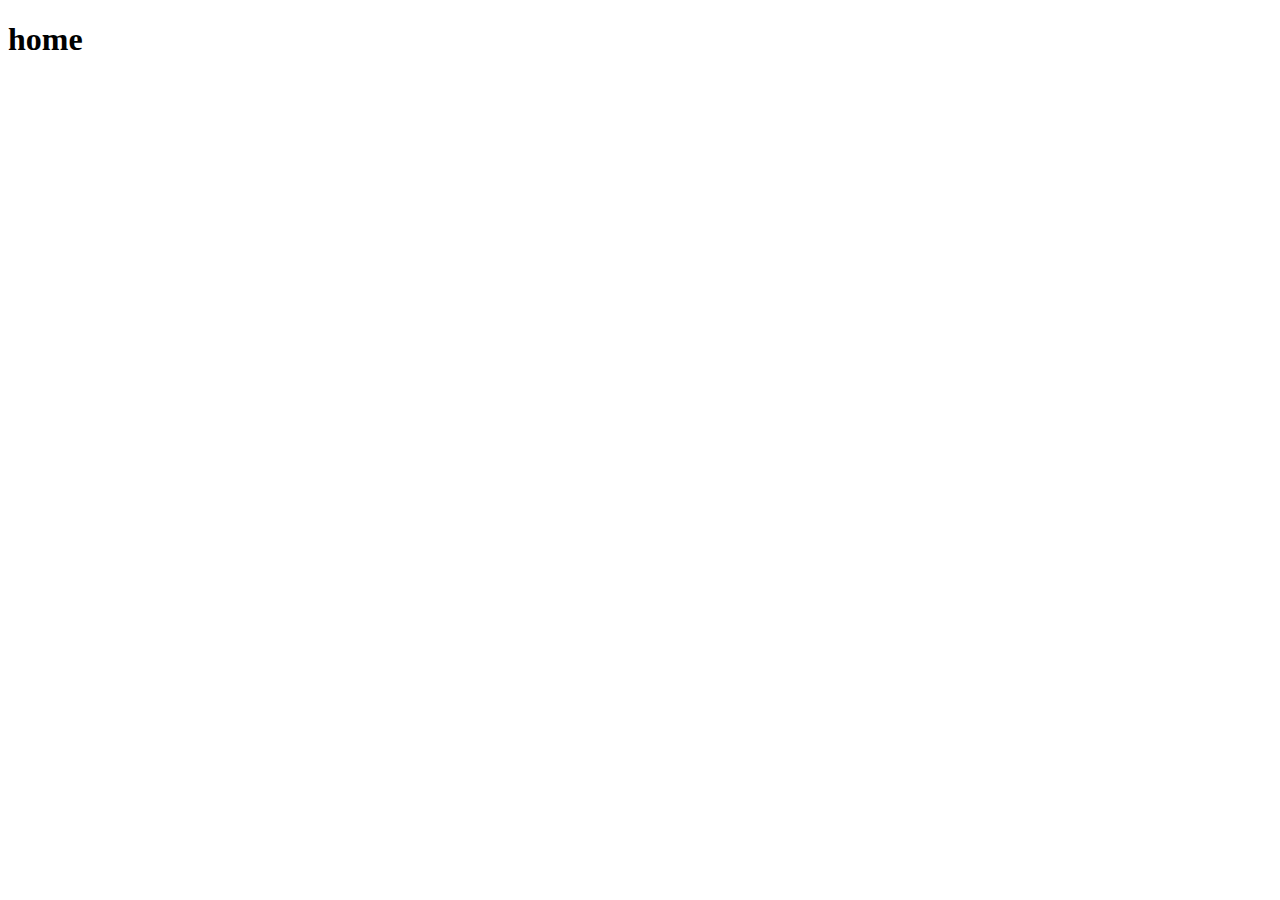
==== index.html @ 0ea8a14d "test" ====
<!DOCTYPE html>
<html lang="en">
<head>
    <meta charset="UTF-8">
    <meta http-equiv="X-UA-Compatible" content="IE=edge">
    <meta name="viewport" content="width=device-width, initial-scale=1.0">
    <title>Document</title>
</head>
<body>
    <h1>home</h1>
</body>
</html>
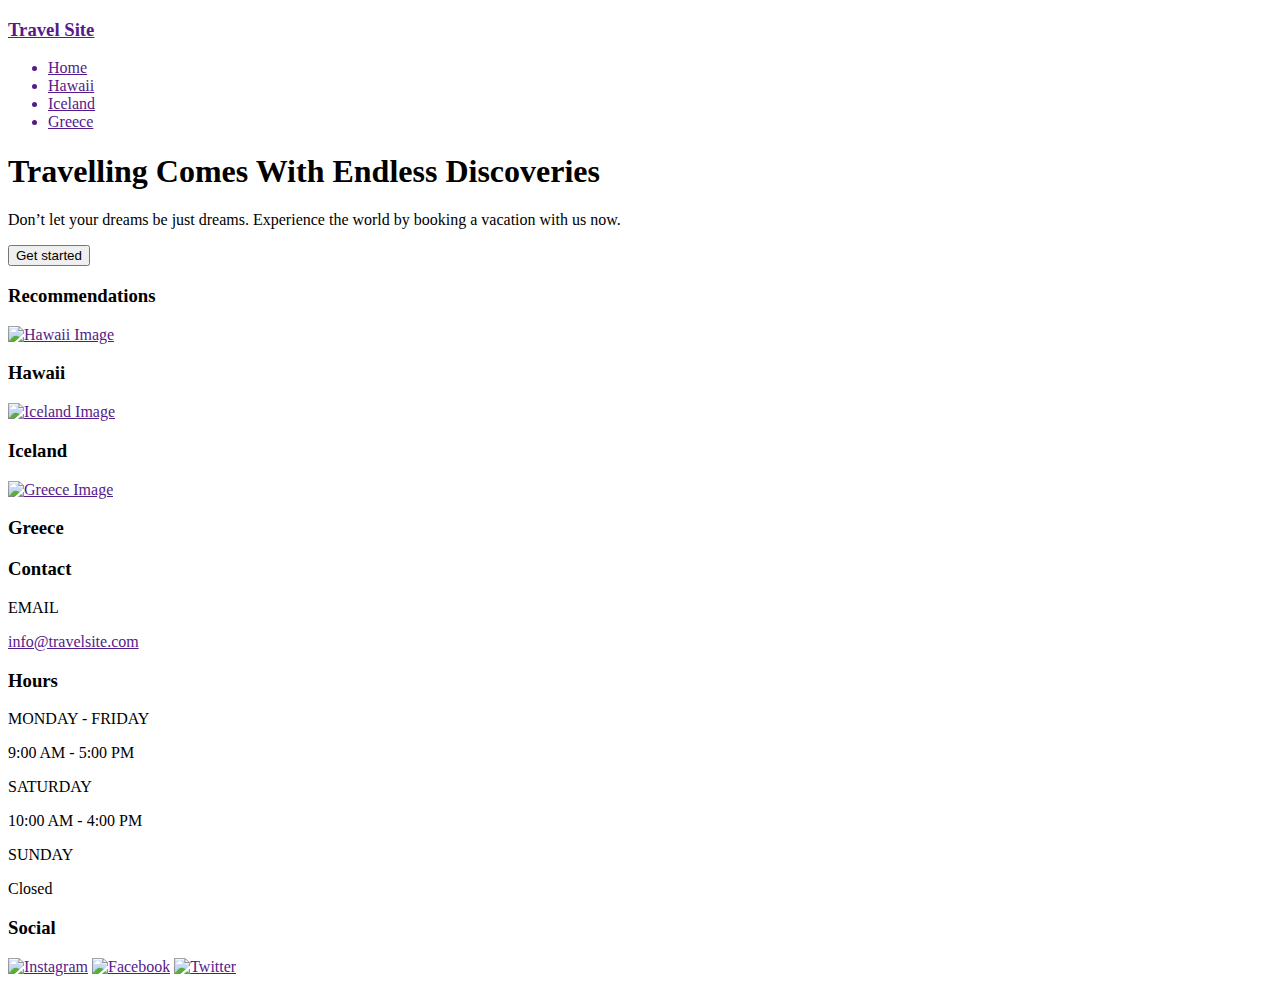
==== commit a32b59e0: "html structure" ====
--- a/index.html
+++ b/index.html
@@ -4,9 +4,87 @@
     <meta charset="UTF-8">
     <meta http-equiv="X-UA-Compatible" content="IE=edge">
     <meta name="viewport" content="width=device-width, initial-scale=1.0">
-    <title>Document</title>
+    <title>Travel Site</title>
 </head>
 <body>
-    <h1>home</h1>
+    <header class="header">
+        <nav class="header__nav">
+            <div class="header__logo">
+                <a href=""><h3 class="header__title">Travel Site</h3></a>
+            </div>
+            <ul class="header__menu">
+                <a href=""><li class="header__menu-item">Home</li></a>
+                <a href=""><li class="header__menu-item">Hawaii</li></a>
+                <a href=""><li class="header__menu-item">Iceland</li></a>
+                <a href=""><li class="header__menu-item">Greece</li></a>  
+            </ul>
+        </nav>
+    </header>
+
+    <section class="hero">
+        <div class="hero__container">
+            <div class="hero__description">
+                <h1 class="hero__title">Travelling Comes With Endless Discoveries</h1>
+                <p class="hero__text">Don’t let your dreams be just dreams. Experience the world by booking a vacation with us now.</p>
+                <a href=""><button class="hero__button">Get started</button></a>
+            </div>
+            <div class="hero__pic"></div>
+        </div>
+    </section>
+
+    <section class="reco">
+        <div class="reco__container">
+            <h3 class="reco__title">Recommendations</h3>
+            <div class="reco__card-container">
+                <div class="reco__card">
+                    <a href=""><img class="reco__image" src="" alt="Hawaii Image"></a>
+                    <h3 class="reco__card-title">Hawaii</h3>
+                </div>
+                <div class="reco__card">
+                    <a href=""><img class="reco__image" src="" alt="Iceland Image"></a>
+                    <h3 class="reco__card-title">Iceland</h3>
+                </div>
+                <div class="reco__card">
+                    <a href=""><img class="reco__image" src="" alt="Greece Image"></a>
+                    <h3 class="reco__card-title">Greece</h3>
+                </div>
+            </div>
+        </div>
+    </section>
+
+    <footer class="footer">
+        <div class="footer__contact">
+            <h3 class="footer__title">Contact</h3>
+            <p class="footer__contact-info">EMAIL</p>
+            <a href="">
+                <p class="footer__contact-info">info@travelsite.com</p>
+            </a>
+        </div>
+
+        <div class="footer__hours">
+            <h3 class="footer__title">Hours</h3>
+            <div class="footer__hours-detail">
+                <div class="footer__weekday">
+                    <p class="footer__day">MONDAY - FRIDAY</p>
+                    <p class="footer__time">9:00 AM - 5:00 PM</p>
+                </div>
+                <div class="footer__sat">
+                    <p class="footer__day">SATURDAY</p>
+                    <p class="footer__time">10:00 AM - 4:00 PM</p>
+                </div>
+                <div class="footer__sun">
+                    <p class="footer__day">SUNDAY</p>
+                    <p class="footer__time">Closed</p>
+                </div>
+            </div>
+        </div>
+
+        <div class="footer__social">
+            <h3 class="footer__title">Social</h3>
+            <a href=""><img class="footer__icon" src="" alt="Instagram"></a>
+            <a href=""><img class="footer__icon" src="" alt="Facebook"></a>
+            <a href=""><img class="footer__icon" src="" alt="Twitter"></a>
+        </div>
+    </footer>
 </body>
 </html>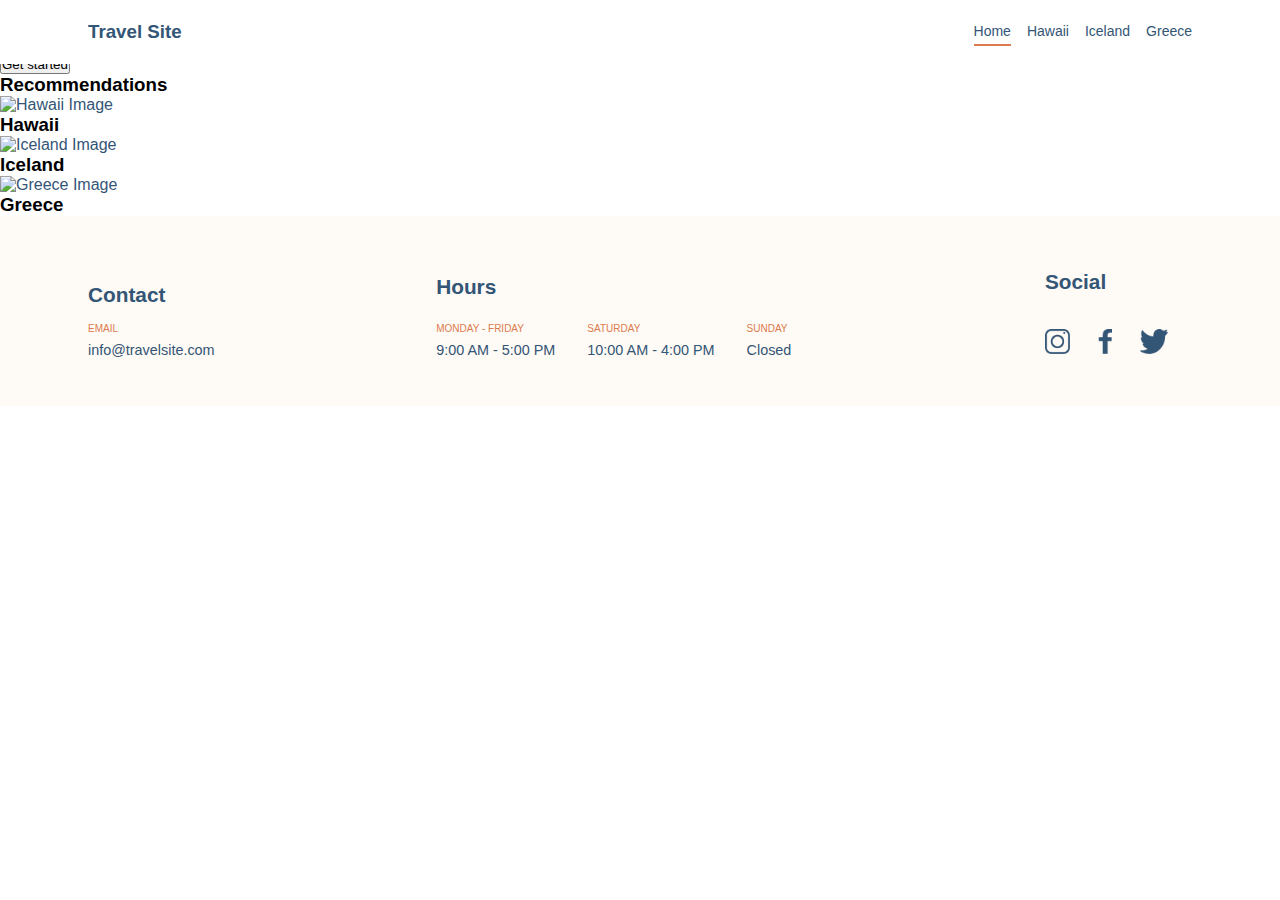
==== commit 87c7e11a: "header and footer" ====
--- a/index.html
+++ b/index.html
@@ -4,7 +4,10 @@
     <meta charset="UTF-8">
     <meta http-equiv="X-UA-Compatible" content="IE=edge">
     <meta name="viewport" content="width=device-width, initial-scale=1.0">
+    <link rel="stylesheet" href="./css/global.css">
+    <link rel="stylesheet" href="./css/main.css">
     <title>Travel Site</title>
+
 </head>
 <body>
     <header class="header">
@@ -13,7 +16,7 @@
                 <a href=""><h3 class="header__title">Travel Site</h3></a>
             </div>
             <ul class="header__menu">
-                <a href=""><li class="header__menu-item">Home</li></a>
+                <a href=""><li class="header__menu-item first">Home</li></a>
                 <a href=""><li class="header__menu-item">Hawaii</li></a>
                 <a href=""><li class="header__menu-item">Iceland</li></a>
                 <a href=""><li class="header__menu-item">Greece</li></a>  
@@ -55,35 +58,35 @@
     <footer class="footer">
         <div class="footer__contact">
             <h3 class="footer__title">Contact</h3>
-            <p class="footer__contact-info">EMAIL</p>
+            <p class="footer__subtitles">EMAIL</p>
             <a href="">
-                <p class="footer__contact-info">info@travelsite.com</p>
+                <p class="footer__content">info@travelsite.com</p>
             </a>
         </div>
 
         <div class="footer__hours">
             <h3 class="footer__title">Hours</h3>
             <div class="footer__hours-detail">
-                <div class="footer__weekday">
-                    <p class="footer__day">MONDAY - FRIDAY</p>
-                    <p class="footer__time">9:00 AM - 5:00 PM</p>
+                <div class="footer__day">
+                    <p class="footer__subtitles">MONDAY - FRIDAY</p>
+                    <p class="footer__content">9:00 AM - 5:00 PM</p>
                 </div>
-                <div class="footer__sat">
-                    <p class="footer__day">SATURDAY</p>
-                    <p class="footer__time">10:00 AM - 4:00 PM</p>
+                <div class="footer__day">
+                    <p class="footer__subtitles">SATURDAY</p>
+                    <p class="footer__content">10:00 AM - 4:00 PM</p>
                 </div>
-                <div class="footer__sun">
-                    <p class="footer__day">SUNDAY</p>
-                    <p class="footer__time">Closed</p>
+                <div class="footer__day ">
+                    <p class="footer__subtitles">SUNDAY</p>
+                    <p class="footer__content">Closed</p>
                 </div>
             </div>
         </div>
 
         <div class="footer__social">
             <h3 class="footer__title">Social</h3>
-            <a href=""><img class="footer__icon" src="" alt="Instagram"></a>
-            <a href=""><img class="footer__icon" src="" alt="Facebook"></a>
-            <a href=""><img class="footer__icon" src="" alt="Twitter"></a>
+            <a href=""><img class="footer__icon" src="./assets/images/icon-instagram.png" alt="Instagram"></a>
+            <a href=""><img class="footer__icon" src="./assets/images/icon-facebook.png" alt="Facebook"></a>
+            <a href=""><img class="footer__icon" src="./assets/images/icon-twitter.png" alt="Twitter"></a>
         </div>
     </footer>
 </body>
--- a/css/global.css
+++ b/css/global.css
@@ -0,0 +1,98 @@
+*{
+    margin: 0;
+    padding: 0;
+    box-sizing: border-box;
+}
+
+body{
+    font-family: Verdana, Geneva, Tahoma, sans-serif;
+}
+
+li{
+    list-style: none;
+}
+
+a{
+    text-decoration: none;
+    color: #335576;
+}
+
+.header{
+    max-width: 1280px;
+    height: 60px;
+    position: fixed;
+    width: 100%;
+    top: 0;
+    z-index: 100;
+}
+
+.header__nav{
+    padding: 2rem 5.5rem;
+    height: 100%;
+    background-color: #FFFFFF;
+    display: flex;
+    justify-content: space-between;
+    align-items: center;
+}
+
+.header__title{
+    color: #335576;
+    font-weight: 700;
+}
+
+.header__menu{
+    display: flex;
+}
+
+.header__menu-item{
+    margin-left: 1rem;
+    font-size: 14px;
+    padding: 5px 0;
+}
+
+.header__menu-item.first {
+    border-bottom: 2px solid #DB7A4E;
+  }
+
+
+.footer{
+    max-width: 1280px;
+    height: 190px;
+    background-color: #FEFAF5;
+    display: flex;
+    justify-content: space-between;
+    align-items:flex-end;
+    padding: 3rem 5.5rem;
+    color: #335576;
+}
+
+.footer__subtitles{
+    color: #DB7A4E;
+    font-size: 10px;
+    margin: 0.5rem 0;
+}
+.footer__hours-detail{
+    display: flex;
+}
+.footer__day{
+    margin-right: 2rem;
+}
+
+.footer__icon{
+    height: 25px;
+    margin-right: 1.5rem;
+    margin-top: 1.2em;
+}
+
+.footer__title{
+    margin-bottom: 1rem;
+    font-size: 1.3em;
+}
+
+.footer__content{
+    font-size: .9em;
+}
+
+
+
+
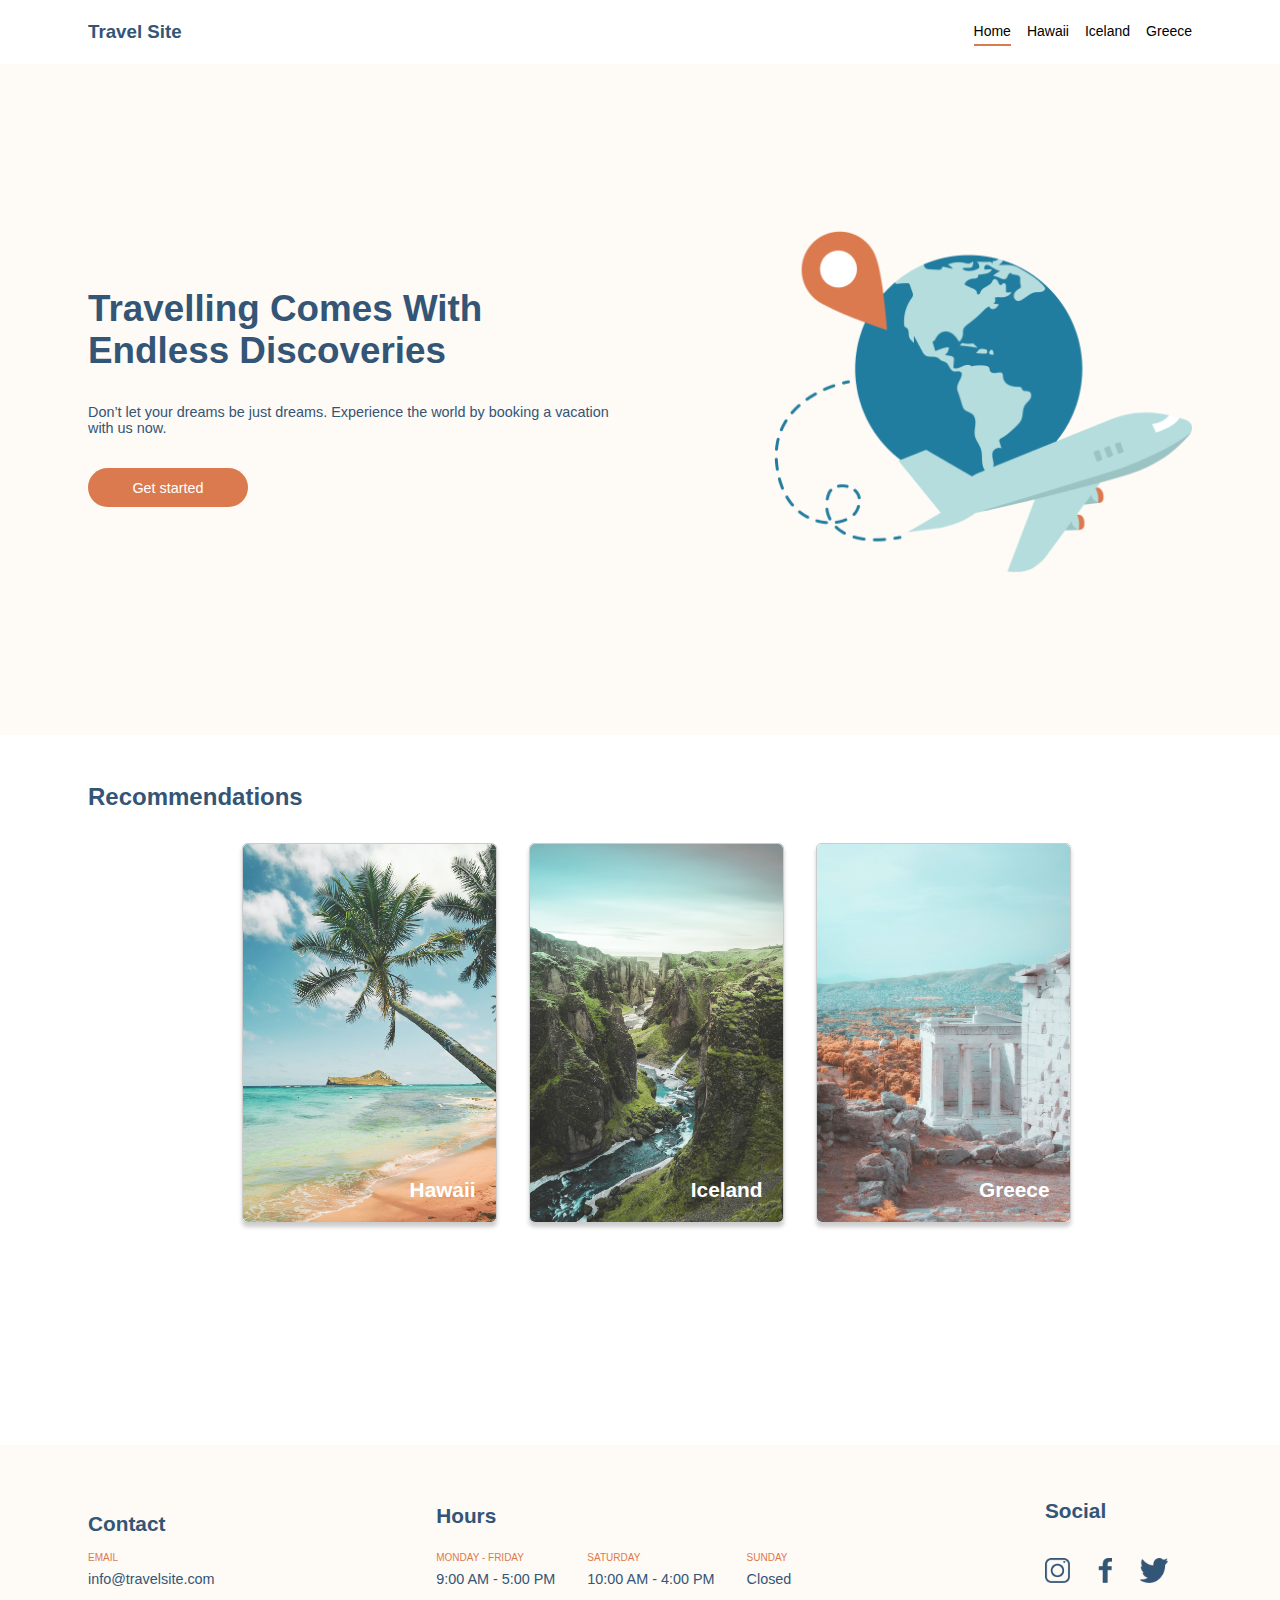
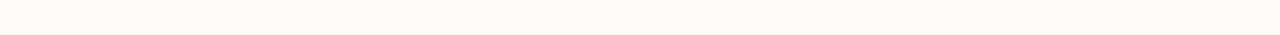
==== commit 0089e31f: "landing page" ====
--- a/index.html
+++ b/index.html
@@ -29,26 +29,29 @@
             <div class="hero__description">
                 <h1 class="hero__title">Travelling Comes With Endless Discoveries</h1>
                 <p class="hero__text">Don’t let your dreams be just dreams. Experience the world by booking a vacation with us now.</p>
-                <a href=""><button class="hero__button">Get started</button></a>
+                <div class="hero__button-box">
+                    <a href=""><button class="hero__button">Get started</button></a>
+                </div>
             </div>
-            <div class="hero__pic"></div>
+            <div class="hero__pic">
+            </div>
         </div>
     </section>
 
     <section class="reco">
         <div class="reco__container">
-            <h3 class="reco__title">Recommendations</h3>
+            <h2 class="reco__title">Recommendations</h2>
             <div class="reco__card-container">
                 <div class="reco__card">
-                    <a href=""><img class="reco__image" src="" alt="Hawaii Image"></a>
+                    <a href=""><img class="reco__image" src="./assets/images/hawaii.jpg" alt="Hawaii Image"></a>
                     <h3 class="reco__card-title">Hawaii</h3>
                 </div>
                 <div class="reco__card">
-                    <a href=""><img class="reco__image" src="" alt="Iceland Image"></a>
+                    <a href=""><img class="reco__image" src="./assets/images/iceland.jpg" alt="Iceland Image"></a>
                     <h3 class="reco__card-title">Iceland</h3>
                 </div>
                 <div class="reco__card">
-                    <a href=""><img class="reco__image" src="" alt="Greece Image"></a>
+                    <a href=""><img class="reco__image" src="./assets/images/greece.jpg" alt="Greece Image"></a>
                     <h3 class="reco__card-title">Greece</h3>
                 </div>
             </div>
--- a/css/global.css
+++ b/css/global.css
@@ -6,6 +6,7 @@
 
 body{
     font-family: Verdana, Geneva, Tahoma, sans-serif;
+    color: #335576;
 }
 
 li{
@@ -48,6 +49,7 @@
     margin-left: 1rem;
     font-size: 14px;
     padding: 5px 0;
+    color: black;
 }
 
 .header__menu-item.first {
@@ -64,6 +66,7 @@
     align-items:flex-end;
     padding: 3rem 5.5rem;
     color: #335576;
+    margin-top: 3rem;
 }
 
 .footer__subtitles{
--- a/css/main.css
+++ b/css/main.css
@@ -0,0 +1,93 @@
+.hero{
+    height: 75vh;
+    max-width: 1280px;
+    margin-top: 60px;
+    background-color: #FEFAF5;
+    padding: 3rem 5.5rem;
+}
+
+.hero__container{
+    height: 100%;
+    display: flex;
+    justify-content: space-between;
+    align-items: center;
+    flex-wrap: wrap;
+}
+
+.hero__description{
+    flex-basis: calc(50% - 1rem); 
+}
+
+.hero__pic{
+    width: 440px;
+    height: 350px;
+    background-image: url(../assets/images/hero.png);
+    background-size:contain;
+    background-repeat: no-repeat;
+    background-position: right;
+}
+.hero__title{
+    font-size: 2.3rem;
+}
+
+.hero__text{
+    margin: 2rem 0;
+    font-size: .9em;
+}
+
+.hero__button{
+    width: 160px;
+    border: none;
+    background-color: #DB7A4E;
+    font-size: .9em;
+    color: white;
+    padding: 0.7rem 0;
+    border-radius: 25px;
+}
+
+.reco{
+    max-width: 1280px;
+    height: 70vh;
+    margin: 2rem 5.5rem;
+}
+.reco__title{
+    padding: 1rem 0;
+    margin-bottom: 1rem;
+}
+.reco__card-container{
+    display: flex;
+    justify-content: center;
+    align-items: center;
+}
+
+.reco__card{
+    width: 255px;
+    height: 380px;
+    margin-left: 2rem;
+    position: relative;
+    border-radius: 5px;
+    border: 1px solid rgba(0, 0, 0, 0.2);
+    box-shadow: 0px 4px 4px rgba(0, 0, 0, 0.2);
+}
+
+.reco__image {
+    width: 100%; 
+    height: 100%; 
+    object-fit: cover; 
+    border-radius: 5px;
+}
+
+.reco__card-title{
+    color: white;
+    font-size: 1.3em;
+    position: absolute;
+    bottom: 20px;
+    right: 20px;
+}
+
+
+
+
+
+
+
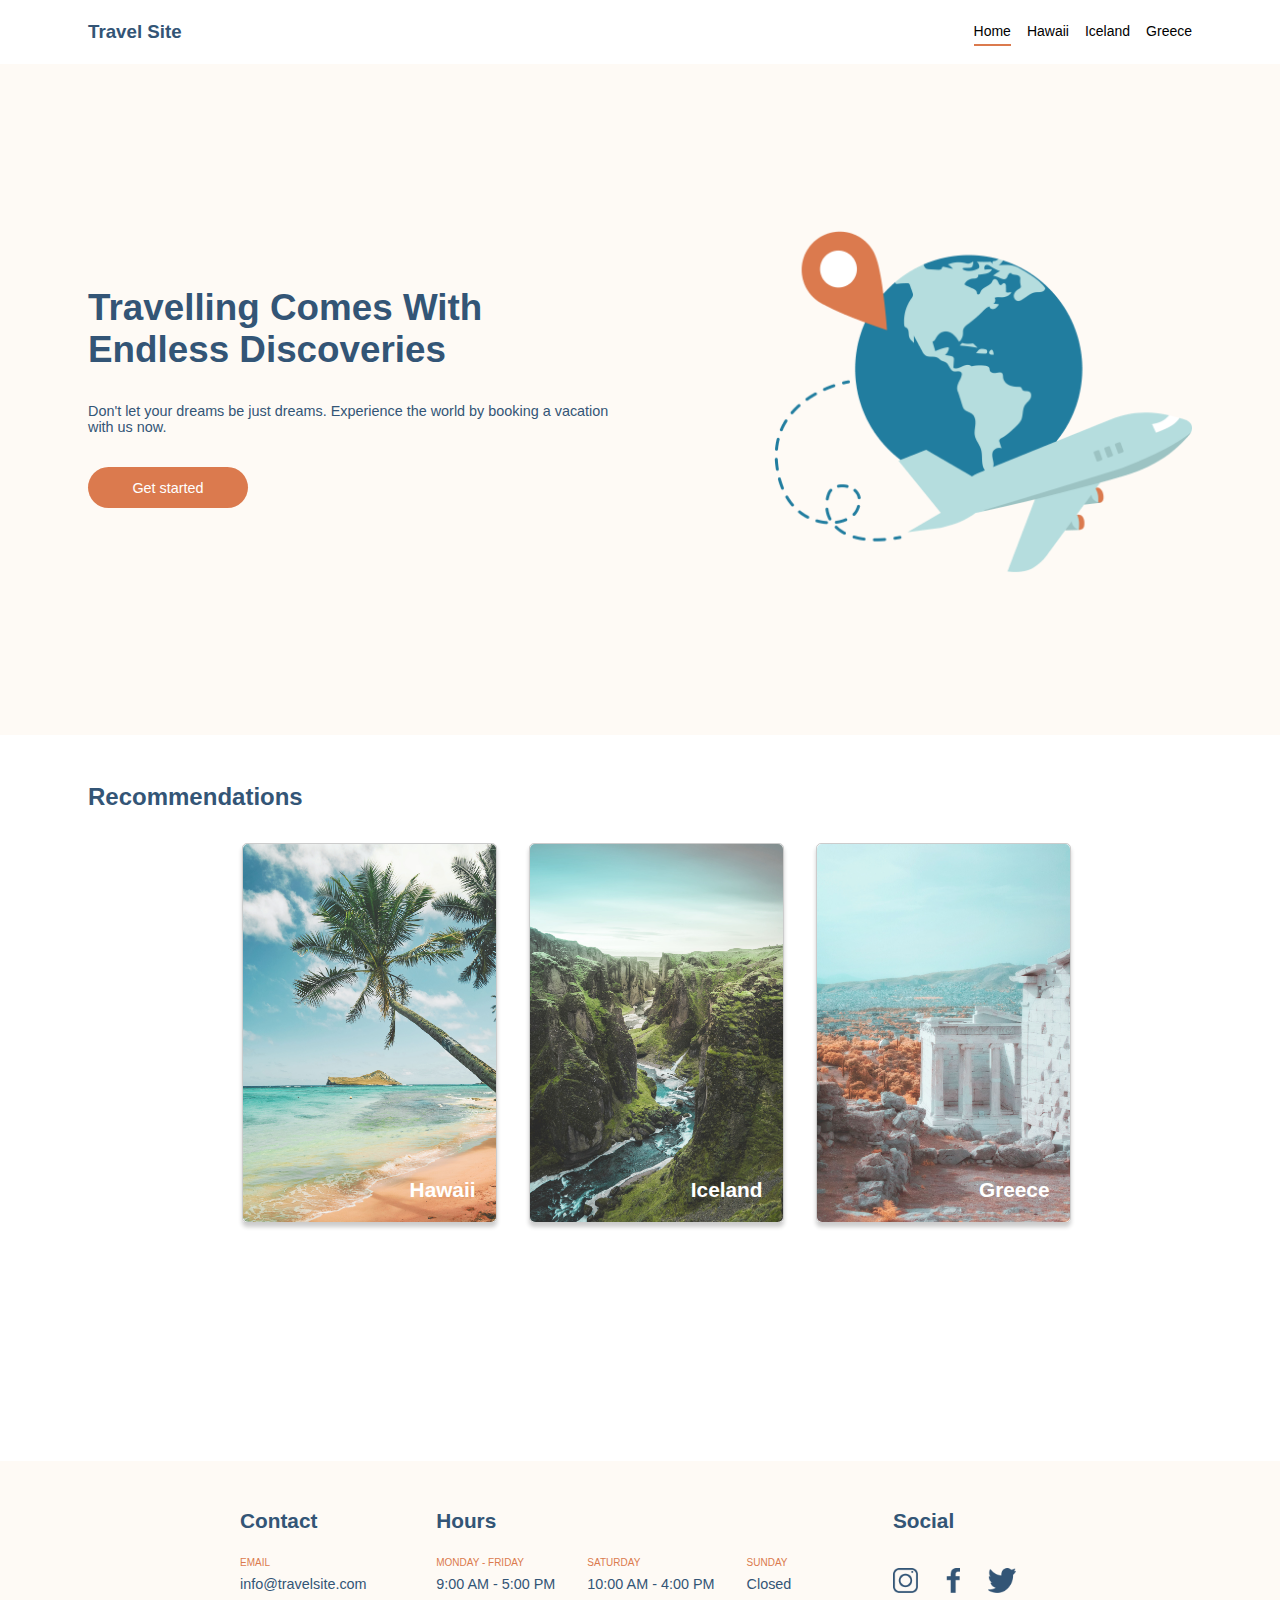
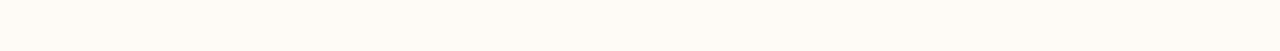
==== commit 0aa76386: "add links" ====
--- a/index.html
+++ b/index.html
@@ -6,20 +6,20 @@
     <meta name="viewport" content="width=device-width, initial-scale=1.0">
     <link rel="stylesheet" href="./css/global.css">
     <link rel="stylesheet" href="./css/main.css">
-    <title>Travel Site</title>
+    <title>Travel Site-Home</title>
 
 </head>
 <body>
     <header class="header">
         <nav class="header__nav">
             <div class="header__logo">
-                <a href=""><h3 class="header__title">Travel Site</h3></a>
+                <a href="./index.html"><h3 class="header__title">Travel Site</h3></a>
             </div>
             <ul class="header__menu">
-                <a href=""><li class="header__menu-item first">Home</li></a>
-                <a href=""><li class="header__menu-item">Hawaii</li></a>
-                <a href=""><li class="header__menu-item">Iceland</li></a>
-                <a href=""><li class="header__menu-item">Greece</li></a>  
+                <a href="./index.html"><li class="header__menu-item first">Home</li></a>
+                <a href="./pages/hawaii.html"><li class="header__menu-item">Hawaii</li></a>
+                <a href="./pages/iceland.html"><li class="header__menu-item">Iceland</li></a>
+                <a href="./pages/greece.html"><li class="header__menu-item">Greece</li></a>  
             </ul>
         </nav>
     </header>
@@ -28,9 +28,9 @@
         <div class="hero__container">
             <div class="hero__description">
                 <h1 class="hero__title">Travelling Comes With Endless Discoveries</h1>
-                <p class="hero__text">Don’t let your dreams be just dreams. Experience the world by booking a vacation with us now.</p>
+                <p class="hero__text">Don't let your dreams be just dreams. Experience the world by booking a vacation with us now.</p>
                 <div class="hero__button-box">
-                    <a href=""><button class="hero__button">Get started</button></a>
+                    <a href="" type="button">Get started</a>
                 </div>
             </div>
             <div class="hero__pic">
@@ -42,54 +42,63 @@
         <div class="reco__container">
             <h2 class="reco__title">Recommendations</h2>
             <div class="reco__card-container">
-                <div class="reco__card">
-                    <a href=""><img class="reco__image" src="./assets/images/hawaii.jpg" alt="Hawaii Image"></a>
-                    <h3 class="reco__card-title">Hawaii</h3>
-                </div>
-                <div class="reco__card">
-                    <a href=""><img class="reco__image" src="./assets/images/iceland.jpg" alt="Iceland Image"></a>
-                    <h3 class="reco__card-title">Iceland</h3>
-                </div>
-                <div class="reco__card">
-                    <a href=""><img class="reco__image" src="./assets/images/greece.jpg" alt="Greece Image"></a>
-                    <h3 class="reco__card-title">Greece</h3>
-                </div>
+                <a href="">
+                    <div class="reco__card">
+                        <a href="./pages/hawaii.html"><img class="reco__image" src="./assets/images/hawaii.jpg" alt="Hawaii Image"></a>
+                        <h3 class="reco__card-title">Hawaii</h3>
+                    </div>
+                </a>
+
+                <a href="">
+                    <div class="reco__card">
+                        <a href="./pages/iceland.html"><img class="reco__image" src="./assets/images/iceland.jpg" alt="Iceland Image"></a>
+                        <h3 class="reco__card-title">Iceland</h3>
+                    </div>
+                </a>
+
+                <a href="">
+                    <div class="reco__card">
+                        <a href="./pages/greece.html"><img class="reco__image" src="./assets/images/greece.jpg" alt="Greece Image"></a>
+                        <h3 class="reco__card-title">Greece</h3>
+                    </div>
+                </a>
             </div>
         </div>
     </section>
 
     <footer class="footer">
-        <div class="footer__contact">
-            <h3 class="footer__title">Contact</h3>
-            <p class="footer__subtitles">EMAIL</p>
-            <a href="">
+        <div class="footer-container">
+            <div class="footer__contact">
+                <h3 class="footer__title">Contact</h3>
+                <p class="footer__subtitles">EMAIL</p>
                 <p class="footer__content">info@travelsite.com</p>
-            </a>
-        </div>
-
-        <div class="footer__hours">
-            <h3 class="footer__title">Hours</h3>
-            <div class="footer__hours-detail">
-                <div class="footer__day">
-                    <p class="footer__subtitles">MONDAY - FRIDAY</p>
-                    <p class="footer__content">9:00 AM - 5:00 PM</p>
-                </div>
-                <div class="footer__day">
-                    <p class="footer__subtitles">SATURDAY</p>
-                    <p class="footer__content">10:00 AM - 4:00 PM</p>
-                </div>
-                <div class="footer__day ">
-                    <p class="footer__subtitles">SUNDAY</p>
-                    <p class="footer__content">Closed</p>
+            </div>
+    
+            <div class="footer__hours">
+                <h3 class="footer__title">Hours</h3>
+                <div class="footer__hours-detail">
+                    <div class="footer__day">
+                        <p class="footer__subtitles">MONDAY - FRIDAY</p>
+                        <p class="footer__content">9:00 AM - 5:00 PM</p>
+                    </div>
+                    <div class="footer__day">
+                        <p class="footer__subtitles">SATURDAY</p>
+                        <p class="footer__content">10:00 AM - 4:00 PM</p>
+                    </div>
+                    <div class="footer__day ">
+                        <p class="footer__subtitles">SUNDAY</p>
+                        <p class="footer__content">Closed</p>
+                    </div>
                 </div>
             </div>
-        </div>
+    
+            <div class="footer__social">
+                <h3 class="footer__title">Social</h3>
+                <a href="https://www.instagram.com/"><img class="footer__icon" src="./assets/images/icon-instagram.png" alt="Instagram"></a>
+                <a href="https://www.facebook.com/"><img class="footer__icon" src="./assets/images/icon-facebook.png" alt="Facebook"></a>
+                <a href="https://www.twitter.com/"><img class="footer__icon" src="./assets/images/icon-twitter.png" alt="Twitter"></a>
+            </div>
 
-        <div class="footer__social">
-            <h3 class="footer__title">Social</h3>
-            <a href=""><img class="footer__icon" src="./assets/images/icon-instagram.png" alt="Instagram"></a>
-            <a href=""><img class="footer__icon" src="./assets/images/icon-facebook.png" alt="Facebook"></a>
-            <a href=""><img class="footer__icon" src="./assets/images/icon-twitter.png" alt="Twitter"></a>
         </div>
     </footer>
 </body>
--- a/css/global.css
+++ b/css/global.css
@@ -7,6 +7,8 @@
 body{
     font-family: Verdana, Geneva, Tahoma, sans-serif;
     color: #335576;
+    width: 1280px;
+    margin: auto;
 }
 
 li{
@@ -61,12 +63,14 @@
     max-width: 1280px;
     height: 190px;
     background-color: #FEFAF5;
+}
+
+.footer-container{
     display: flex;
     justify-content: space-between;
-    align-items:flex-end;
-    padding: 3rem 5.5rem;
+    align-items:start;
+    padding: 3rem 15rem;
     color: #335576;
-    margin-top: 3rem;
 }
 
 .footer__subtitles{
@@ -74,6 +78,11 @@
     font-size: 10px;
     margin: 0.5rem 0;
 }
+
+.footer__contact .footer__subtitles {
+    margin-top: 1.5rem;
+}
+
 .footer__hours-detail{
     display: flex;
 }
--- a/css/main.css
+++ b/css/main.css
@@ -35,24 +35,27 @@
     font-size: .9em;
 }
 
-.hero__button{
+.hero__button-box{
     width: 160px;
     border: none;
     background-color: #DB7A4E;
-    font-size: .9em;
-    color: white;
     padding: 0.7rem 0;
     border-radius: 25px;
+    text-align: center;
+}
+
+.hero__button-box a{
+    color: white;
+    font-size: .9em;
 }
 
 .reco{
     max-width: 1280px;
     height: 70vh;
-    margin: 2rem 5.5rem;
+    margin: 3rem 5.5rem;
 }
 .reco__title{
-    padding: 1rem 0;
-    margin-bottom: 1rem;
+    margin-bottom: 2rem;
 }
 .reco__card-container{
     display: flex;
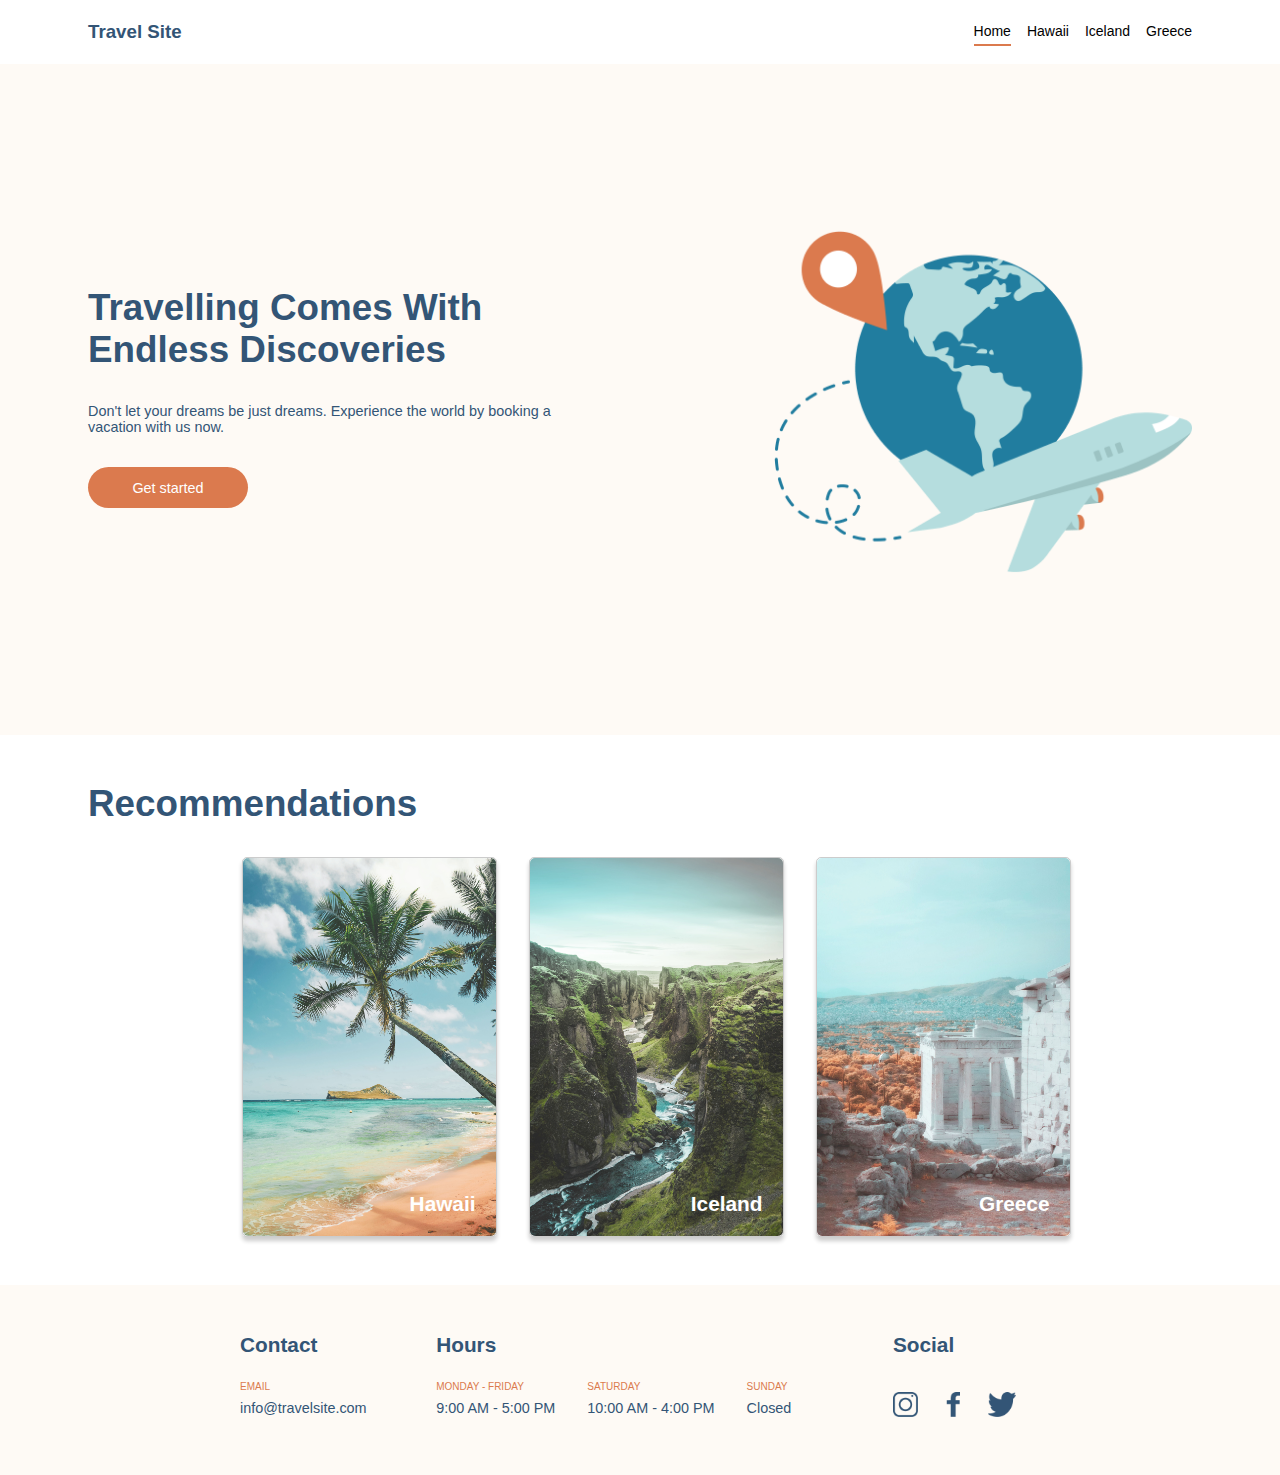
==== commit 5c46aaa6: "responsive" ====
--- a/index.html
+++ b/index.html
@@ -68,13 +68,13 @@
 
     <footer class="footer">
         <div class="footer-container">
-            <div class="footer__contact">
+            <div class="footer__contact footer__card">
                 <h3 class="footer__title">Contact</h3>
                 <p class="footer__subtitles">EMAIL</p>
                 <p class="footer__content">info@travelsite.com</p>
             </div>
     
-            <div class="footer__hours">
+            <div class="footer__hours footer__card">
                 <h3 class="footer__title">Hours</h3>
                 <div class="footer__hours-detail">
                     <div class="footer__day">
@@ -92,13 +92,12 @@
                 </div>
             </div>
     
-            <div class="footer__social">
+            <div class="footer__social footer__card">
                 <h3 class="footer__title">Social</h3>
                 <a href="https://www.instagram.com/"><img class="footer__icon" src="./assets/images/icon-instagram.png" alt="Instagram"></a>
                 <a href="https://www.facebook.com/"><img class="footer__icon" src="./assets/images/icon-facebook.png" alt="Facebook"></a>
                 <a href="https://www.twitter.com/"><img class="footer__icon" src="./assets/images/icon-twitter.png" alt="Twitter"></a>
             </div>
-
         </div>
     </footer>
 </body>
--- a/css/global.css
+++ b/css/global.css
@@ -1,35 +1,34 @@
-*{
+/* Reset and Global Styles */
+* {
     margin: 0;
     padding: 0;
     box-sizing: border-box;
 }
 
-body{
+body {
     font-family: Verdana, Geneva, Tahoma, sans-serif;
     color: #335576;
-    width: 1280px;
-    margin: auto;
 }
 
-li{
+li {
     list-style: none;
 }
 
-a{
+a {
     text-decoration: none;
     color: #335576;
 }
 
-.header{
-    max-width: 1280px;
+/* Header Section */
+.header {
+    width: 100vw;
     height: 60px;
     position: fixed;
-    width: 100%;
     top: 0;
     z-index: 100;
 }
 
-.header__nav{
+.header__nav {
     padding: 2rem 5.5rem;
     height: 100%;
     background-color: #FFFFFF;
@@ -38,16 +37,16 @@
     align-items: center;
 }
 
-.header__title{
+.header__title {
     color: #335576;
     font-weight: 700;
 }
 
-.header__menu{
+.header__menu {
     display: flex;
 }
 
-.header__menu-item{
+.header__menu-item {
     margin-left: 1rem;
     font-size: 14px;
     padding: 5px 0;
@@ -56,24 +55,24 @@
 
 .header__menu-item.first {
     border-bottom: 2px solid #DB7A4E;
-  }
+}
 
-
-.footer{
-    max-width: 1280px;
+/* Footer Section */
+.footer {
+    width: 100vw;
     height: 190px;
     background-color: #FEFAF5;
 }
 
-.footer-container{
+.footer-container {
     display: flex;
     justify-content: space-between;
-    align-items:start;
+    align-items: start;
     padding: 3rem 15rem;
     color: #335576;
 }
 
-.footer__subtitles{
+.footer__subtitles {
     color: #DB7A4E;
     font-size: 10px;
     margin: 0.5rem 0;
@@ -83,28 +82,79 @@
     margin-top: 1.5rem;
 }
 
-.footer__hours-detail{
+.footer__hours-detail {
     display: flex;
 }
-.footer__day{
+
+.footer__day {
     margin-right: 2rem;
 }
 
-.footer__icon{
+.footer__icon {
     height: 25px;
     margin-right: 1.5rem;
     margin-top: 1.2em;
 }
 
-.footer__title{
+.footer__title {
     margin-bottom: 1rem;
     font-size: 1.3em;
 }
 
-.footer__content{
-    font-size: .9em;
+.footer__content {
+    font-size: 0.9em;
 }
 
+/* Media Query for Mobile Devices */
+@media (max-width: 768px) {
+    .header {
+        width: 100vw;
+        max-width: 100%;
+        height: auto;
+    }
 
+    .header__nav {
+        padding: 0.5rem;
+    }
 
+    .header__menu-item {
+        margin: 0.5rem;
+        font-size: 0.7em;
+    }
 
+    .first {
+        display: none;
+    }
+
+    .footer {
+        width: 100vw;
+        max-width: 100%;
+        height: auto;
+    }
+
+    .footer-container {
+        flex-direction: column;
+        align-items: center;
+        padding: 2rem;
+    }
+
+    .footer__card {
+        border-bottom: #DB7A4E 1px solid;
+        width: 100%;
+        padding-bottom: 1rem;
+        margin-bottom: 1rem;
+    }
+
+    .footer__contact .footer__subtitles {
+        margin: 0.5rem 0;
+    }
+
+    .footer__title {
+        margin: 0;
+        font-size: 1.1em;
+    }
+
+    .footer__icon {
+        margin-top: 1rem;
+    }
+}
--- a/css/main.css
+++ b/css/main.css
@@ -1,41 +1,41 @@
-.hero{
+/* Hero Section */
+.hero {
     height: 75vh;
-    max-width: 1280px;
+    width: 100vw;
     margin-top: 60px;
     background-color: #FEFAF5;
     padding: 3rem 5.5rem;
 }
 
-.hero__container{
-    height: 100%;
+.hero__container {
     display: flex;
     justify-content: space-between;
     align-items: center;
     flex-wrap: wrap;
+    height: 100%;
 }
 
-.hero__description{
-    flex-basis: calc(50% - 1rem); 
+.hero__description {
+    flex-basis: calc(50% - 3rem);
 }
 
-.hero__pic{
+.hero__pic {
     width: 440px;
     height: 350px;
-    background-image: url(../assets/images/hero.png);
-    background-size:contain;
-    background-repeat: no-repeat;
-    background-position: right;
+    background: url(../assets/images/hero.png) no-repeat right/contain;
 }
-.hero__title{
+
+.hero__title,
+.reco__title {
     font-size: 2.3rem;
 }
 
-.hero__text{
+.hero__text {
     margin: 2rem 0;
-    font-size: .9em;
+    font-size: 0.9em;
 }
 
-.hero__button-box{
+.hero__button-box {
     width: 160px;
     border: none;
     background-color: #DB7A4E;
@@ -44,26 +44,30 @@
     text-align: center;
 }
 
-.hero__button-box a{
+.hero__button-box a {
     color: white;
-    font-size: .9em;
+    font-size: 0.9em;
 }
 
-.reco{
-    max-width: 1280px;
-    height: 70vh;
-    margin: 3rem 5.5rem;
+/* Recommendation Section */
+.reco {
+    padding: 3rem 5.5rem;
+    width: 100%;
 }
-.reco__title{
+
+.reco__title {
     margin-bottom: 2rem;
 }
-.reco__card-container{
+
+.reco__card-container {
     display: flex;
     justify-content: center;
     align-items: center;
+    width: 100%;
+    height: 100%;
 }
 
-.reco__card{
+.reco__card {
     width: 255px;
     height: 380px;
     margin-left: 2rem;
@@ -74,13 +78,13 @@
 }
 
 .reco__image {
-    width: 100%; 
-    height: 100%; 
-    object-fit: cover; 
+    width: 100%;
+    height: 100%;
+    object-fit: cover;
     border-radius: 5px;
 }
 
-.reco__card-title{
+.reco__card-title {
     color: white;
     font-size: 1.3em;
     position: absolute;
@@ -89,6 +93,64 @@
 }
 
 
+@media (max-width: 768px) {
+    .hero, .reco {
+        width: 100vw;
+        max-width: 100%;
+        height: auto;
+        padding: 2rem;
+    }
+
+    .hero__title {
+        font-size: 1.8rem;
+    }
+
+    .hero__text {
+        margin: 1rem 0;
+    }
+
+    .hero__container {
+        flex-direction: column;
+    }
+
+    .hero__description {
+        flex-basis: 100%;
+    }
+
+    .hero__pic {
+        order: -1;
+        width: 80%;
+    }
+
+    .hero__button-box {
+        width: 100%;
+        text-align: center;
+        margin-top: 1rem;
+    }
+
+    .reco__title {
+        font-size: 1rem;
+        text-align: center;
+        margin-bottom: 0;
+    }
+
+    .reco__card-container {
+        flex-direction: column;
+        width: 100%;
+        height: auto;
+    }
+
+    .reco__card {
+        width: 90vw;
+        max-width: 100%;
+        margin: 1rem 0;
+        height: 300px;
+    }
+
+    .reco__card-title {
+        font-size: 3em;
+    }
+}
 
 
 
